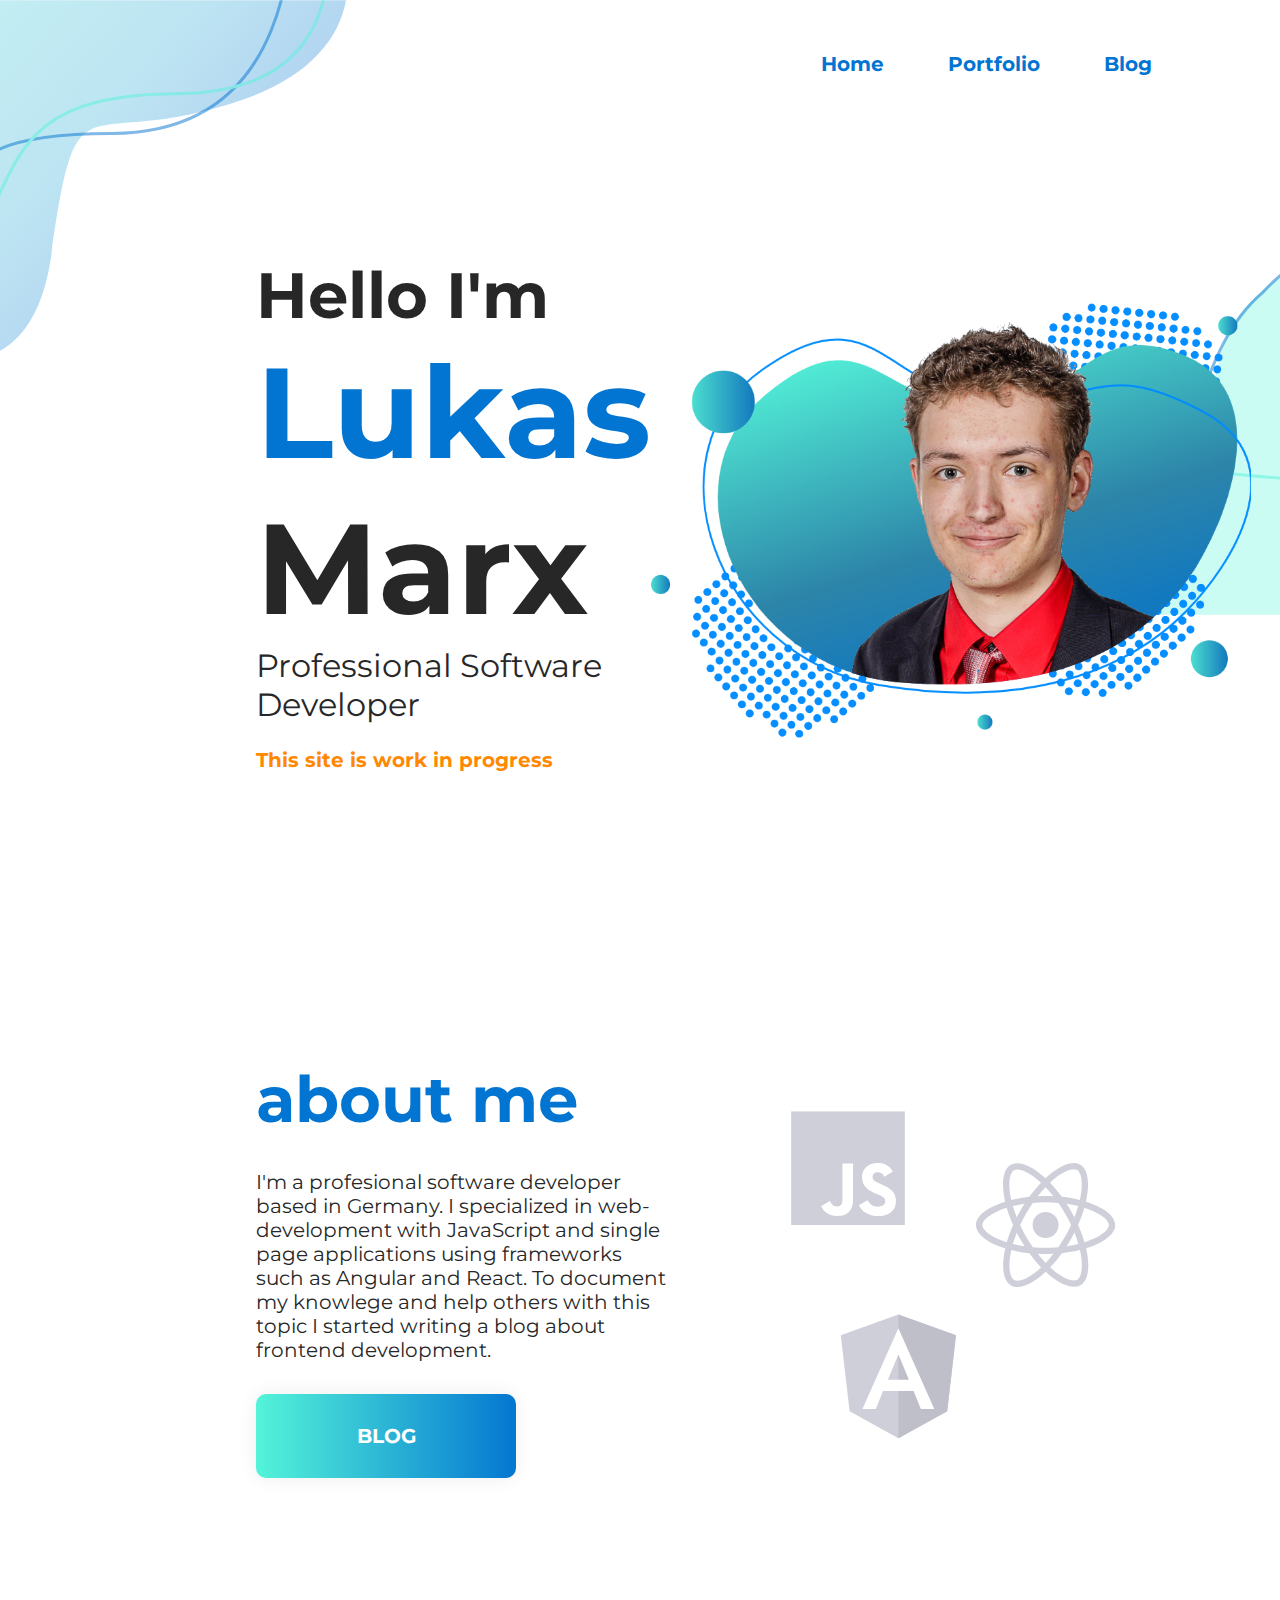
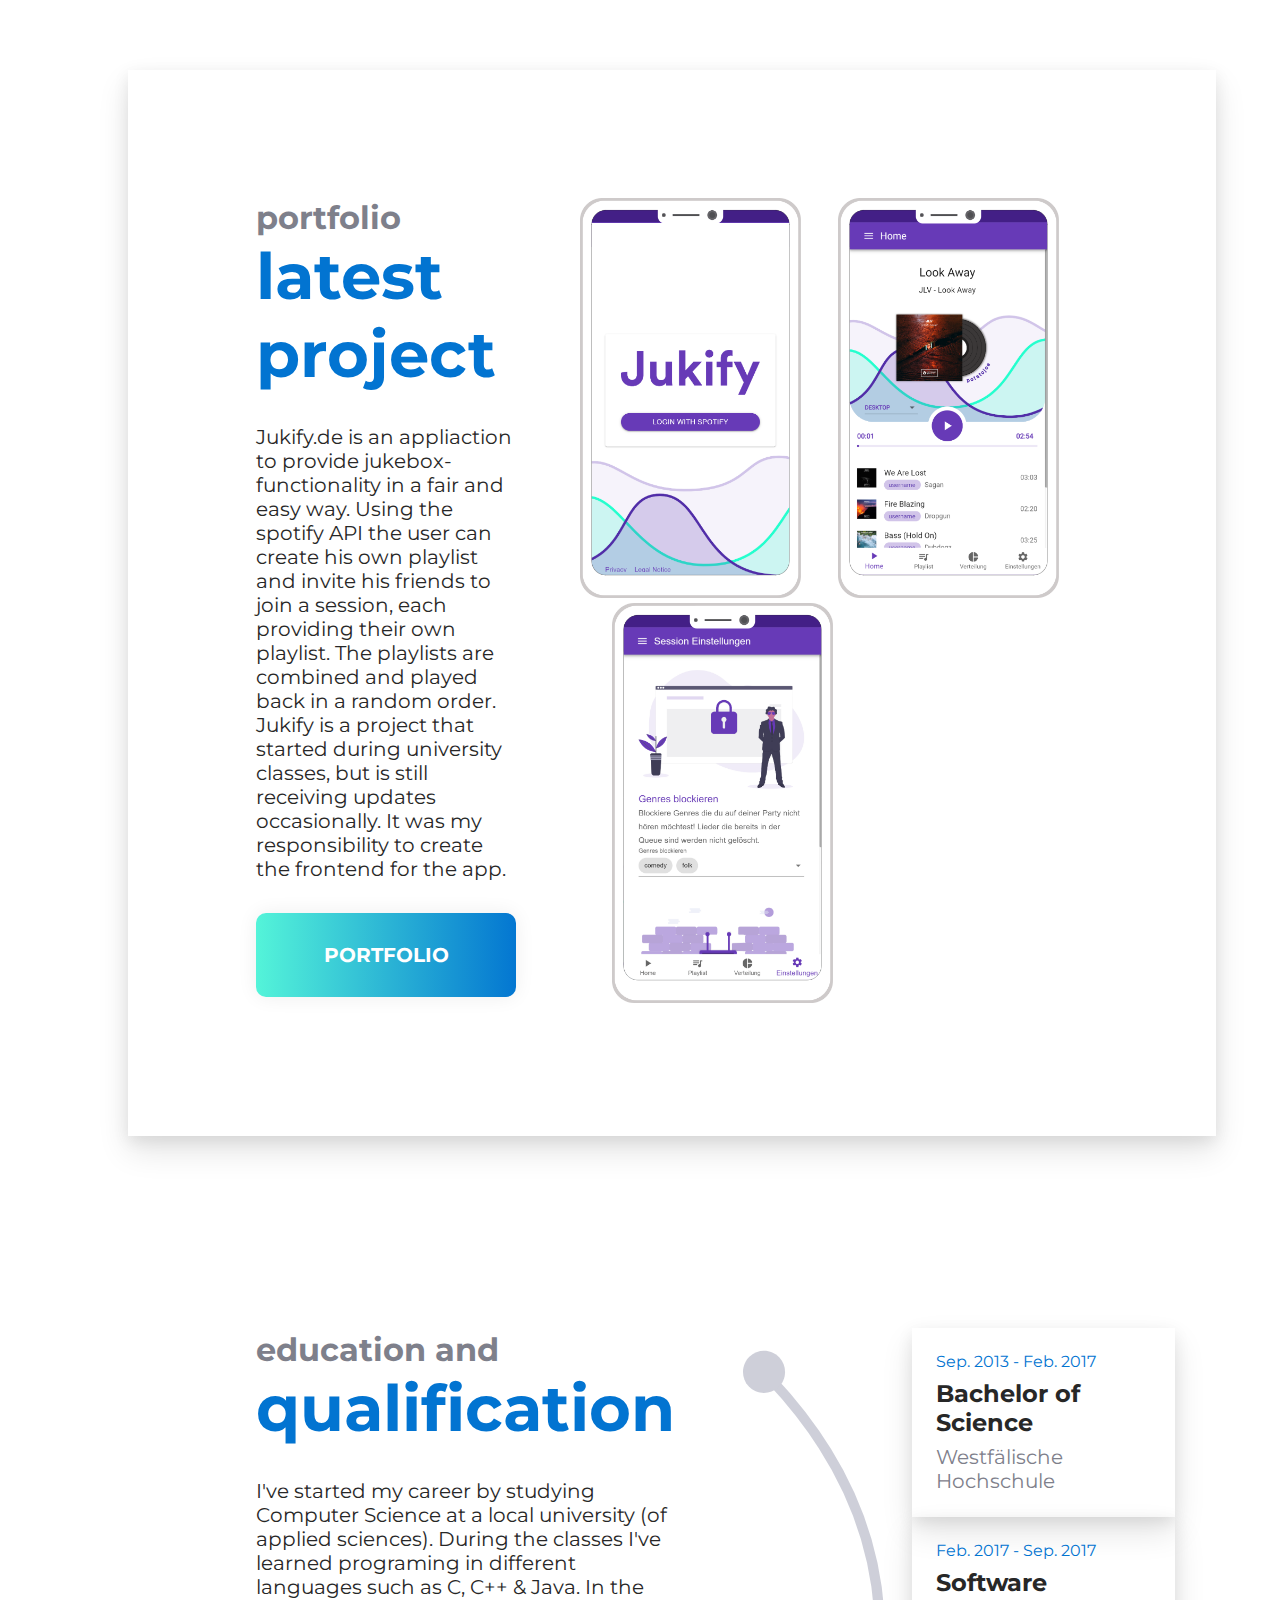
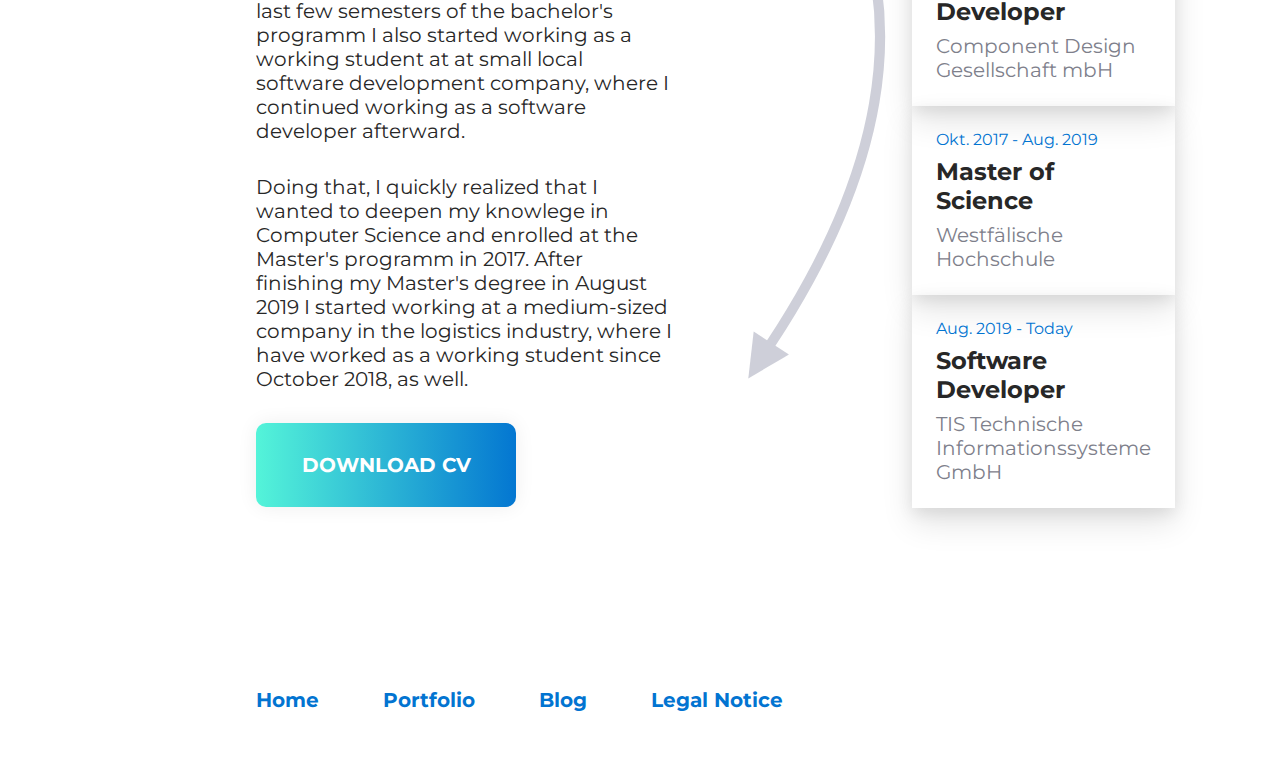
==== index.html @ 9a376b17 "init" ====
<!DOCTYPE html>
<html lang="en">
  <head>
    <meta charset="UTF-8" />
    <meta name="viewport" content="width=device-width, initial-scale=1.0" />
    <meta http-equiv="X-UA-Compatible" content="ie=edge" />
    <link rel="stylesheet" type="text/css" href="index.css">
    <link href="https://fonts.googleapis.com/css?family=Montserrat&display=swap" rel="stylesheet">
    <title>Lukas Marx</title>
  </head>
  <body>
    <header>
      <a class="header-link">Home</a>
      <a class="header-link">Portfolio</a>
      <a class="header-link">Blog</a>
    </header>
    <div class="hero">
      <div class="title-text-container">
        <span class="pre-title">Hello I'm</span>
        </br>
        <span class="title-highlight title">Lukas </span><span class="title">Marx</span>
        </br>
        <span class="sub-title">Professional Software Developer</span>
        </br>
        <span class="sub-sub-title"></span>
        </br>
        <span class="work-in-progress">This site is work in progress</span>
      </div>
      <img class="hero-image" src="assets/lukas-marx.png" />
    </div>
    <div class="section">
      <div>
        <span class="section-title">about me</span>
        <p style="margin-top: 32px;">
         I'm a profesional software developer based in Germany. I specialized in web-development with JavaScript and single page applications
         using frameworks such as Angular and React. To document my knowlege and help others with this topic I started writing a blog about frontend development.
        </p>
        <a class="btn" style="width: 200px">Blog</a> 
      </div>
      <img class="image" src="assets/ecosystem.svg" style="height: 400px;"  />
    </div>
    <div class="card">
      <div>
        <span class="section-pre-title">portfolio</span></br>
        <span class="section-title">latest project</span>
        <p style="margin-top: 32px;">
          Jukify.de is an appliaction to provide jukebox-functionality in a fair and easy way. Using the spotify API the user can create
          his own playlist and invite his friends to join a session, each providing their own playlist. The playlists are combined and played back in a random order.
          Jukify is a project that started during university classes, but is still receiving updates occasionally. It was my responsibility to create the frontend for the app.
        </p>
        <a class="btn" style="width: 200px">portfolio</a> 
      </div>
      <div>
        <img src="assets/jukify-login.png"/ style="height: 400px;">
        <img src="assets/jukify.png"/ style="height: 400px; margin-left: 32px">
        <img src="assets/jukify-settings.png"/ style="height: 400px; margin-left: 32px">
      </div>
    </div>
    <div class="section">
      <div>
        <span class="section-pre-title">education and</span></br>
        <span class="section-title">qualification</span>
        <p style="margin-top: 32px;">
          I've started my career by studying Computer Science at a local university (of applied sciences). During the classes I've learned programing in different languages such as C, C++ & Java.
          In the last few semesters of the bachelor's programm I also started working as a working student at at small local software development company, where I continued working as a software developer afterward.
        </p>
        <p style="margin-top: 32px;">
          Doing that, I quickly realized that I wanted to deepen my knowlege in Computer Science and enrolled at the Master's programm in 2017. After finishing my Master's degree in August 2019 I started
          working at a medium-sized company in the logistics industry, where I have worked as a working student since October 2018, as well.
        </p>
        <a class="btn" style="width: 200px">Download CV</a> 
      </div>
      <div class="cv">
        <img src="assets/arrow-down.svg" />
        <div class="cv-list">
          <div class="cv-card">
            <span class="cv-pre-title">Sep. 2013 - Feb. 2017</span>
            <span class="cv-title">Bachelor of Science</span>
            <span class="cv-sub-title">Westfälische Hochschule</span>
          </div>
          <div class="cv-card">
            <span class="cv-pre-title">Feb. 2017 - Sep. 2017</span>
            <span class="cv-title">Software Developer</span>
            <span class="cv-sub-title">Component Design Gesellschaft mbH</span>
          </div>
          <div class="cv-card">
            <span class="cv-pre-title">Okt. 2017 - Aug. 2019</span>
            <span class="cv-title">Master of Science</span>
            <span class="cv-sub-title">Westfälische Hochschule</span>
          </div>
          <div class="cv-card">
            <span class="cv-pre-title">Aug. 2019 - Today</span>
            <span class="cv-title">Software Developer</span>
            <span class="cv-sub-title">TIS Technische Informationssysteme GmbH</span>
          </div>
        </div>
      </div>
    </div>
    <footer>
      <a class="footer-link">Home</a>
      <a class="footer-link">Portfolio</a>
      <a class="footer-link">Blog</a>
      <a class="footer-link" href="/legal.html">Legal Notice</a>
    </footer>
  </body>
</html>
---- index.css ----
body {
  font-family: "Montserrat", sans-serif;
  color: rgb(39, 39, 39);
  margin: 0;
  background-image: url("assets/hero-bg.svg");
  background-repeat: no-repeat;
  background-size: contain;
  font-size: 20px;
}

header {
  height: 128px;
  display: flex;
  flex-direction: row;
  align-items: center;
  justify-content: flex-end;
  padding: 32px;
  box-sizing: border-box;
  padding-right: 128px;
}

.header-link {
  margin-left: 64px;
  color: #0274d1;
  font-weight: bold;
  cursor: pointer;
  text-decoration: none;
}

footer {
  height: 128px;
  display: flex;
  flex-direction: row;
  align-items: center;
  padding: 32px;
  box-sizing: border-box;
  padding-left: 256px;
}

.footer-link {
  margin-right: 64px;
  color: #0274d1;
  font-weight: bold;
  cursor: pointer;
  text-decoration: none;
}

.btn {
  background-image: linear-gradient(
    to right,
    #54f4d9 0%,
    #0274d1 51%,
    #54f4d9 100%
  );
  margin-top: 32px;
  text-decoration: none;
  padding: 30px;
  text-align: center;
  text-transform: uppercase;
  transition: 0.5s;
  background-size: 200% auto;
  color: white;
  /* text-shadow: 0px 0px 10px rgba(0,0,0,0.2);*/
  box-shadow: 0 0 20px #eee;
  border-radius: 10px;
  display: block;
  font-weight: bold;
  cursor: pointer;
}

.btn:hover {
  background-position: right center; /* change the direction of the change here */
}

.hero {
  display: grid;
  grid-template-columns: 1fr 1fr;
  justify-content: space-evenly;
  align-items: center;
  padding: 128px;
  padding-left: 256px;
}

.hero-image {
  max-width: 882px;
  width: 600px;
  justify-self: center;
  align-self: center;
}

.image {
  justify-self: center;
  align-self: center;
}

.title-text-container {
}

.work-in-progress {
  color: rgb(255, 136, 0);
  font-weight: bold;
}

.pre-title {
  font-size: 64px;
  font-weight: bold;
}

.title {
  font-size: 128px;
  font-weight: bold;
}

.title-highlight {
  color: #0274d1;
}

.sub-title {
  font-size: 32px;
}

.section {
  display: grid;
  grid-template-columns: 1fr 1fr;
  justify-content: space-evenly;
  align-items: center;
  padding: 128px;
  padding-left: 256px;
  margin-top: 32px;
  gap: 64px;
}

.section-title {
  font-size: 64px;
  color: #0274d1;
  font-weight: bold;
  padding-bottom: 32px;
}
.section-pre-title {
  font-size: 32px;
  color: #7e808b;
  font-weight: bold;
  padding-bottom: 32px;
}

.card {
  margin: 64px;
  margin-left: 128px;
  padding: 128px;
  box-shadow: 0 15px 30px 0 rgba(0, 0, 0, 0.11),
    0 5px 15px 0 rgba(0, 0, 0, 0.08);
  display: grid;
  grid-template-columns: 1fr auto;
  gap: 64px;
}

.cv {
  display: grid;
  grid-template-columns: auto 1fr;
}

.cv-list {
  display: flex;
  flex-direction: column;
  justify-content: space-evenly;
}

.cv-card {
  padding: 24px;
  box-shadow: 0 15px 30px 0 rgba(0, 0, 0, 0.11),
    0 5px 15px 0 rgba(0, 0, 0, 0.08);
  display: flex;
  flex-direction: column;
}

.cv-pre-title {
  color: #0274d1;
  margin-bottom: 8px;
  font-size: 16px;
}

.cv-title {
  font-size: 24px;
  font-weight: bold;
  margin-bottom: 8px;
}

.cv-sub-title {
  color: #7e808b;
}
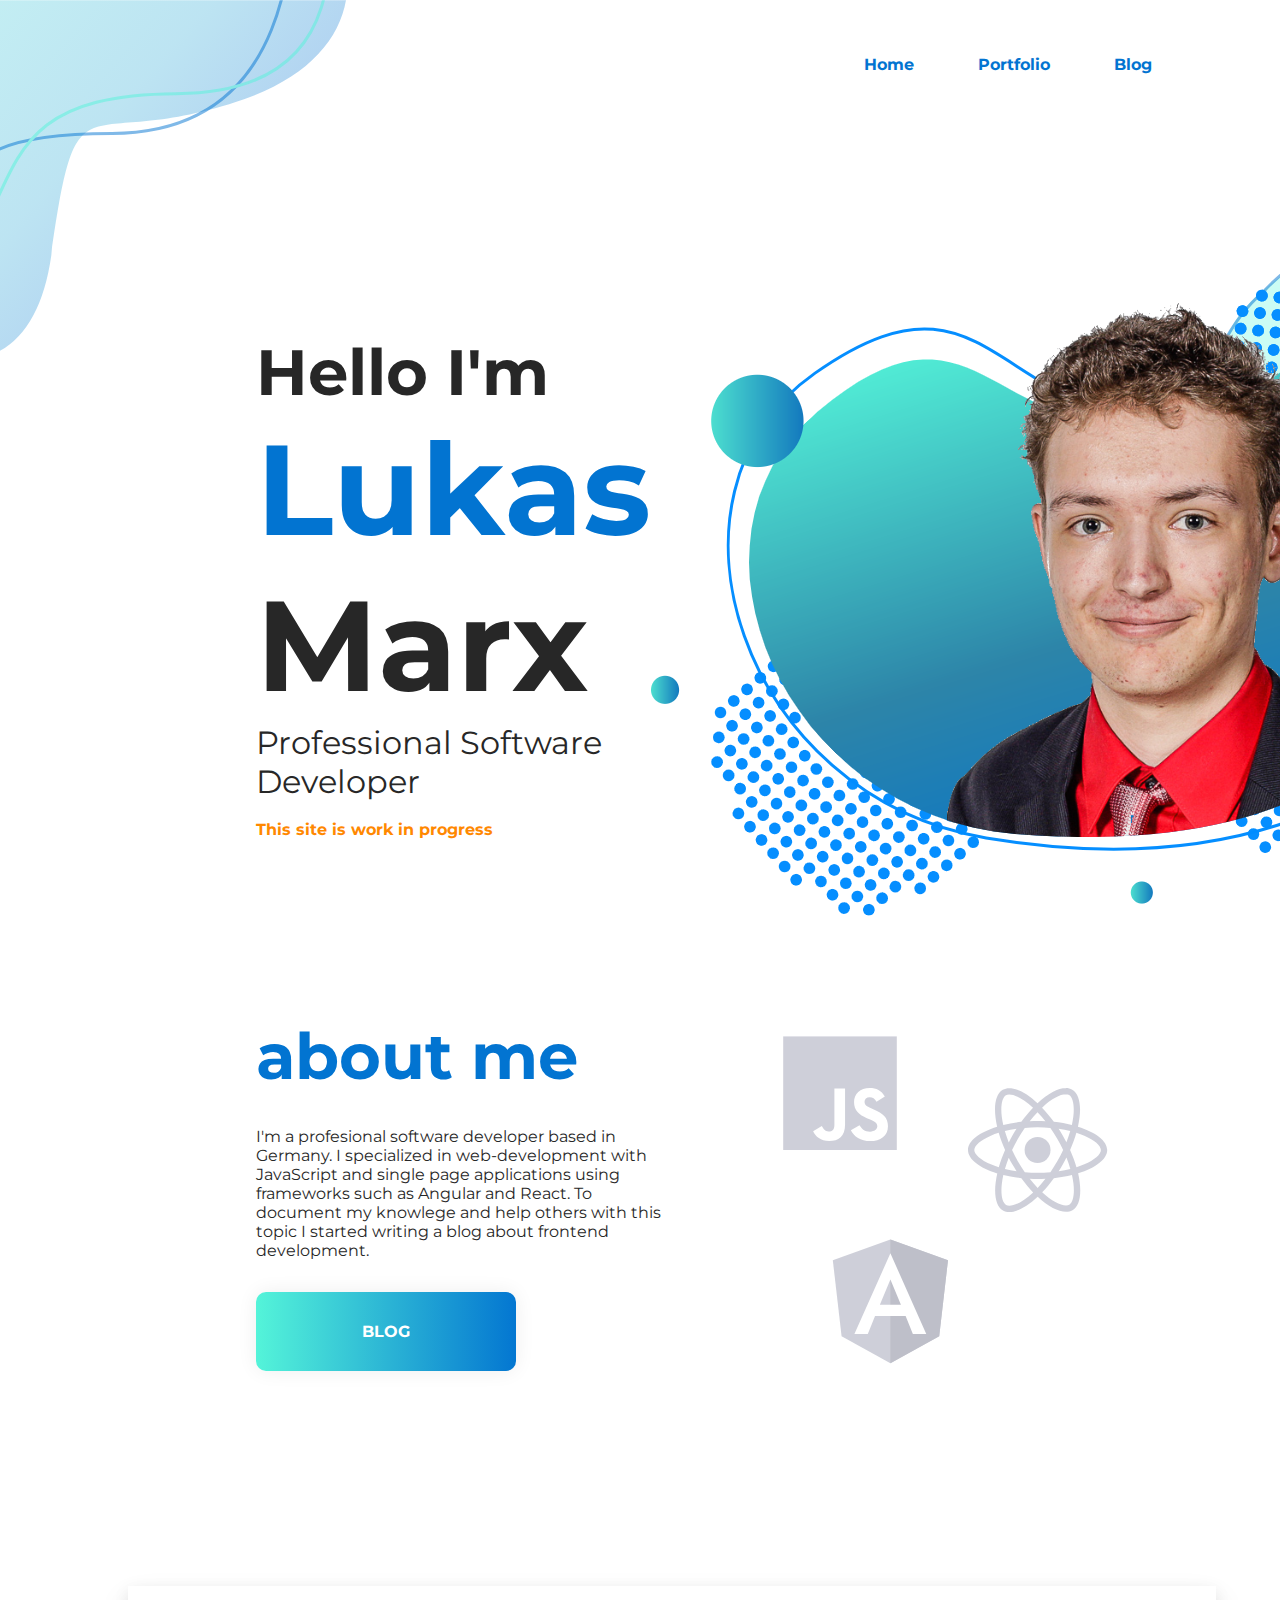
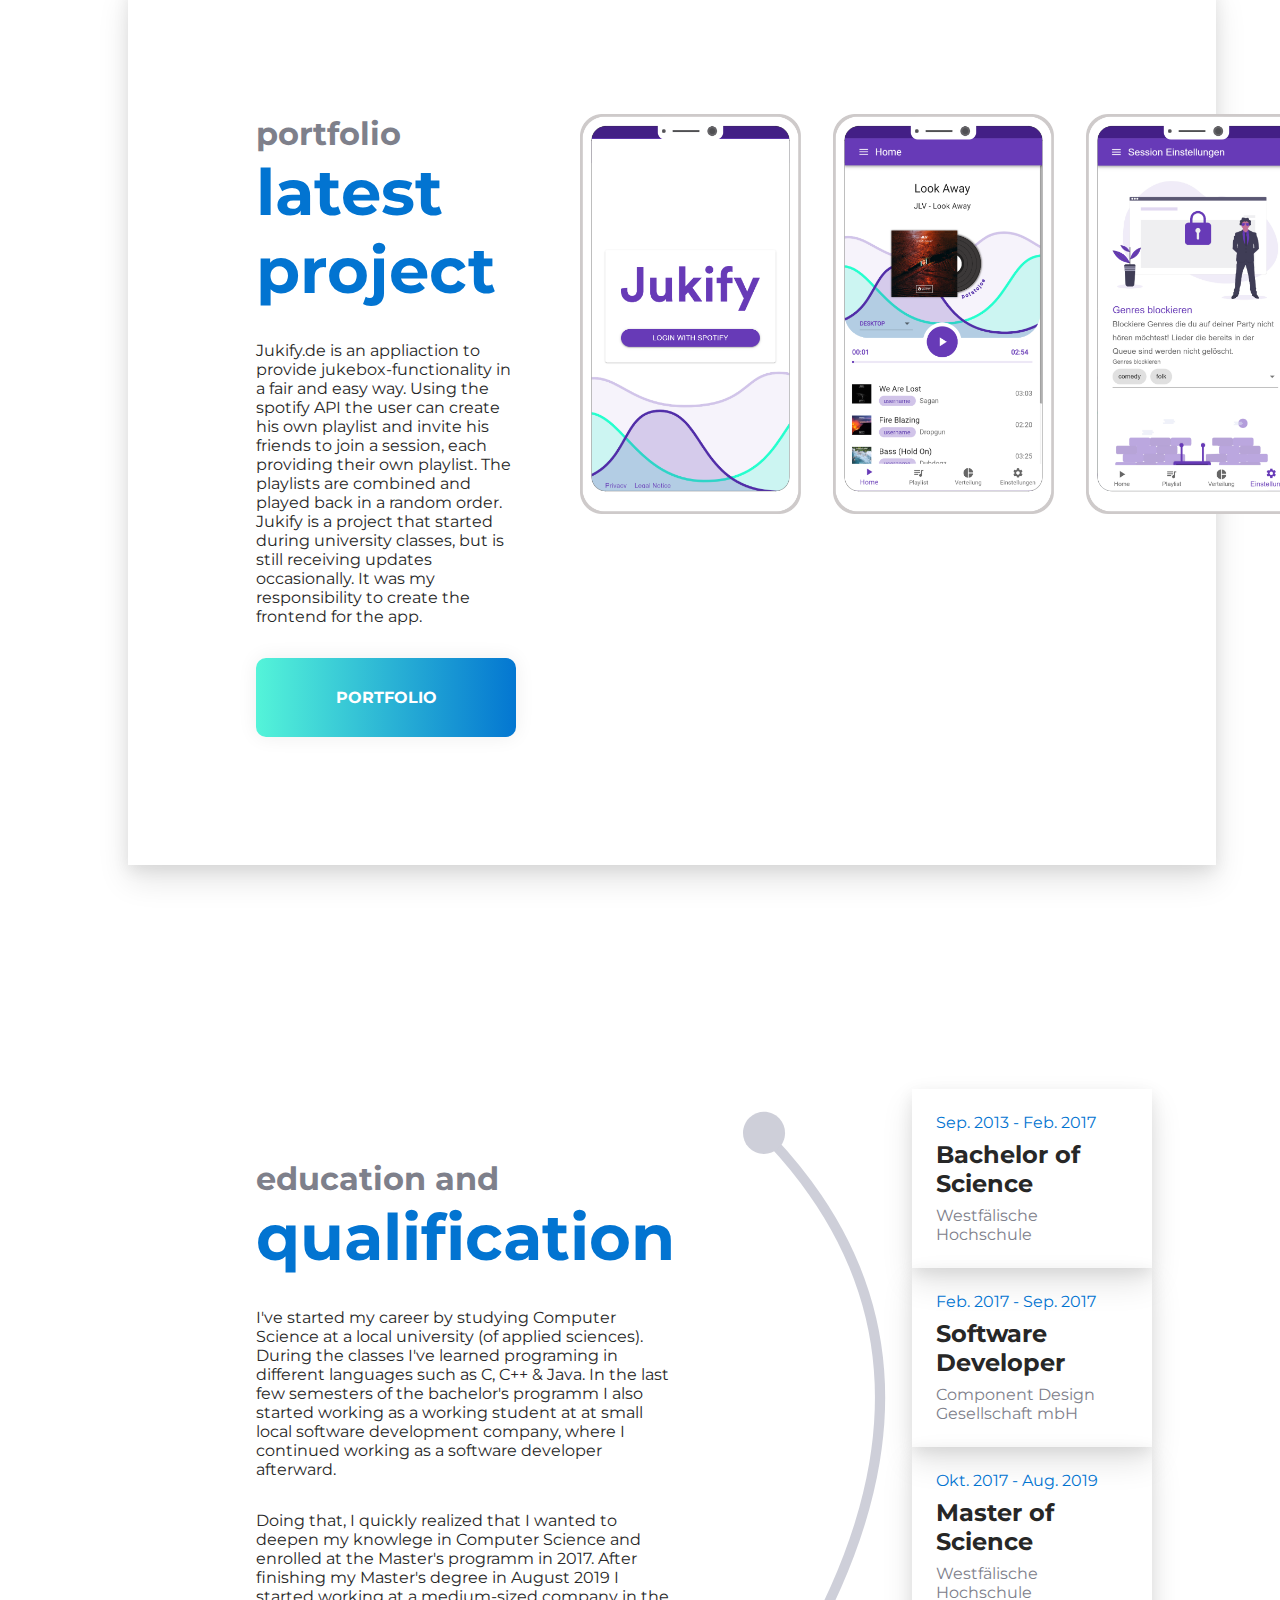
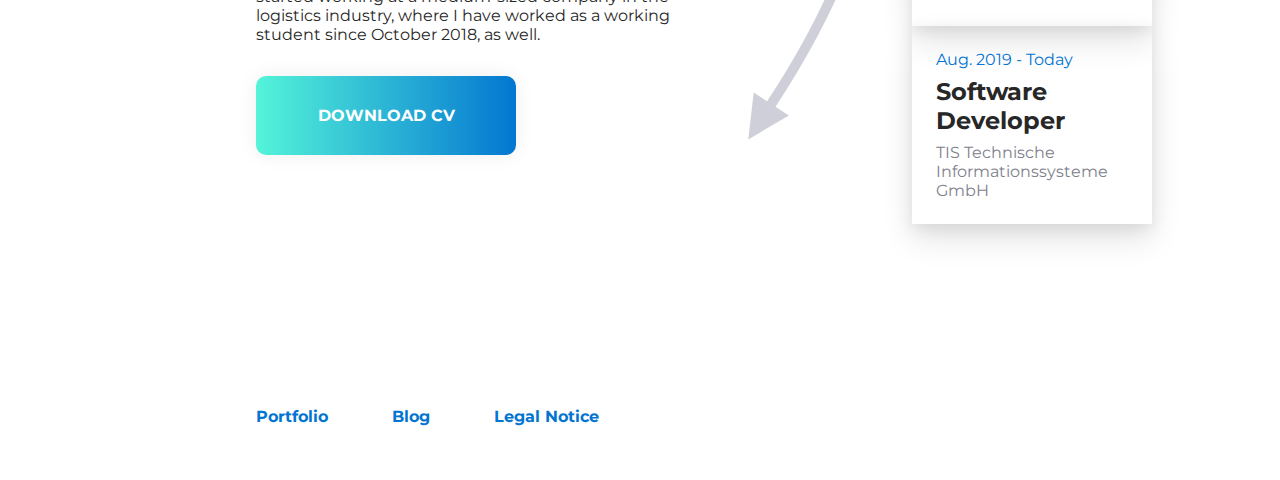
==== commit 4a7ec979: "feat(mobile): added mobile support" ====
--- a/index.html
+++ b/index.html
@@ -37,23 +37,28 @@
         </p>
         <a class="btn" style="width: 200px">Blog</a> 
       </div>
-      <img class="image" src="assets/ecosystem.svg" style="height: 400px;"  />
+      <img class="ecosystem" class="image" src="assets/ecosystem.svg" style="height: 400px;"  />
     </div>
-    <div class="card">
-      <div>
-        <span class="section-pre-title">portfolio</span></br>
-        <span class="section-title">latest project</span>
-        <p style="margin-top: 32px;">
-          Jukify.de is an appliaction to provide jukebox-functionality in a fair and easy way. Using the spotify API the user can create
-          his own playlist and invite his friends to join a session, each providing their own playlist. The playlists are combined and played back in a random order.
-          Jukify is a project that started during university classes, but is still receiving updates occasionally. It was my responsibility to create the frontend for the app.
-        </p>
-        <a class="btn" style="width: 200px">portfolio</a> 
-      </div>
-      <div>
-        <img src="assets/jukify-login.png"/ style="height: 400px;">
-        <img src="assets/jukify.png"/ style="height: 400px; margin-left: 32px">
-        <img src="assets/jukify-settings.png"/ style="height: 400px; margin-left: 32px">
+    <div class="card-container">
+      <div class="card">
+        <div>
+          <span class="section-pre-title">portfolio</span></br>
+          <span class="section-title">latest project</span>
+          <p style="margin-top: 32px;">
+            Jukify.de is an appliaction to provide jukebox-functionality in a fair and easy way. Using the spotify API the
+            user can create
+            his own playlist and invite his friends to join a session, each providing their own playlist. The playlists are
+            combined and played back in a random order.
+            Jukify is a project that started during university classes, but is still receiving updates occasionally. It was my
+            responsibility to create the frontend for the app.
+          </p>
+          <a class="btn" style="width: 200px">portfolio</a>
+        </div>
+        <div class="jukify-image-container">
+          <img class="jukify-image" src="assets/jukify-login.png"/>
+          <img class="jukify-image" src="assets/jukify.png" />
+          <img class="jukify-image" src="assets/jukify-settings.png" />
+        </div>
       </div>
     </div>
     <div class="section">
@@ -97,7 +102,6 @@
       </div>
     </div>
     <footer>
-      <a class="footer-link">Home</a>
       <a class="footer-link">Portfolio</a>
       <a class="footer-link">Blog</a>
       <a class="footer-link" href="/legal.html">Legal Notice</a>
--- a/index.css
+++ b/index.css
@@ -5,7 +5,13 @@
   background-image: url("assets/hero-bg.svg");
   background-repeat: no-repeat;
   background-size: contain;
-  font-size: 20px;
+  font-size: 16px;
+}
+
+@media only screen and (max-width: 600px) {
+  body {
+    background-image: none;
+  }
 }
 
 header {
@@ -19,6 +25,12 @@
   padding-right: 128px;
 }
 
+@media only screen and (max-width: 600px) {
+  header {
+    padding-right: 32px;
+  }
+}
+
 .header-link {
   margin-left: 64px;
   color: #0274d1;
@@ -35,6 +47,12 @@
   padding: 32px;
   box-sizing: border-box;
   padding-left: 256px;
+}
+
+@media only screen and (max-width: 600px) {
+  footer {
+    padding-left: 32px;
+  }
 }
 
 .footer-link {
@@ -79,11 +97,20 @@
   align-items: center;
   padding: 128px;
   padding-left: 256px;
+  height: 450px;
+}
+
+@media only screen and (max-width: 600px) {
+  .hero {
+    grid-template-columns: 1fr;
+    grid-template-rows: 1fr 1fr;
+    padding: 32px;
+    padding-left: 32px;
+  }
 }
 
 .hero-image {
-  max-width: 882px;
-  width: 600px;
+  height: 100%;
   justify-self: center;
   align-self: center;
 }
@@ -93,7 +120,14 @@
   align-self: center;
 }
 
-.title-text-container {
+@media only screen and (max-width: 600px) {
+  .title-text-container {
+    grid-row: 2;
+  }
+
+  .hero-image {
+    grid-row: 1;
+  }
 }
 
 .work-in-progress {
@@ -119,7 +153,24 @@
   font-size: 32px;
 }
 
+@media only screen and (max-width: 600px) {
+  .pre-title {
+    font-size: 32px;
+    font-weight: bold;
+  }
+
+  .title {
+    font-size: 48px;
+    font-weight: bold;
+  }
+
+  .sub-title {
+    font-size: 16px;
+  }
+}
+
 .section {
+  width: 100%;
   display: grid;
   grid-template-columns: 1fr 1fr;
   justify-content: space-evenly;
@@ -128,6 +179,7 @@
   padding-left: 256px;
   margin-top: 32px;
   gap: 64px;
+  box-sizing: border-box;
 }
 
 .section-title {
@@ -136,6 +188,7 @@
   font-weight: bold;
   padding-bottom: 32px;
 }
+
 .section-pre-title {
   font-size: 32px;
   color: #7e808b;
@@ -143,20 +196,66 @@
   padding-bottom: 32px;
 }
 
+@media only screen and (max-width: 600px) {
+  .section {
+    grid-template-columns: 1fr;
+    justify-content: left;
+    align-items: center;
+    padding: 32px;
+    padding-left: 32px;
+  }
+
+  .section-title {
+    font-size: 32px;
+  }
+
+  .section-pre-title {
+    font-size: 24px;
+  }
+
+  .ecosystem {
+    grid-row: 1;
+    height: 100px !important;
+  }
+}
+
+.card-container {
+  padding: 64px;
+  padding-left: 128px;
+  width: 100%;
+  box-sizing: border-box;
+}
+
 .card {
-  margin: 64px;
-  margin-left: 128px;
   padding: 128px;
   box-shadow: 0 15px 30px 0 rgba(0, 0, 0, 0.11),
     0 5px 15px 0 rgba(0, 0, 0, 0.08);
   display: grid;
   grid-template-columns: 1fr auto;
   gap: 64px;
+  box-sizing: border-box;
+  width: 100%;
+}
+
+@media only screen and (max-width: 600px) {
+  .card-container {
+    padding: 32px;
+  }
+}
+
+@media only screen and (max-width: 600px) {
+  .card {
+    grid-template-columns: 1fr;
+    padding: 32px;
+    box-shadow: none;
+  }
 }
 
 .cv {
   display: grid;
   grid-template-columns: auto 1fr;
+  width: 100%;
+  box-sizing: border-box;
 }
 
 .cv-list {
@@ -188,3 +287,37 @@
 .cv-sub-title {
   color: #7e808b;
 }
+
+@media only screen and (max-width: 600px) {
+  .cv-pre-title {
+    font-size: 14px;
+  }
+
+  .cv-title {
+    font-size: 16px;
+  }
+
+  .cv-sub-title {
+    font-size: 14px;
+  }
+}
+
+.jukify-image-container {
+  display: grid;
+  grid-template-columns: 1fr 1fr 1fr;
+  gap: 32px;
+}
+
+.jukify-image {
+  height: 400px;
+}
+
+@media only screen and (max-width: 600px) {
+  .jukify-image {
+    height: 100px;
+  }
+
+  .jukify-image-container {
+    grid-row: 1;
+  }
+}
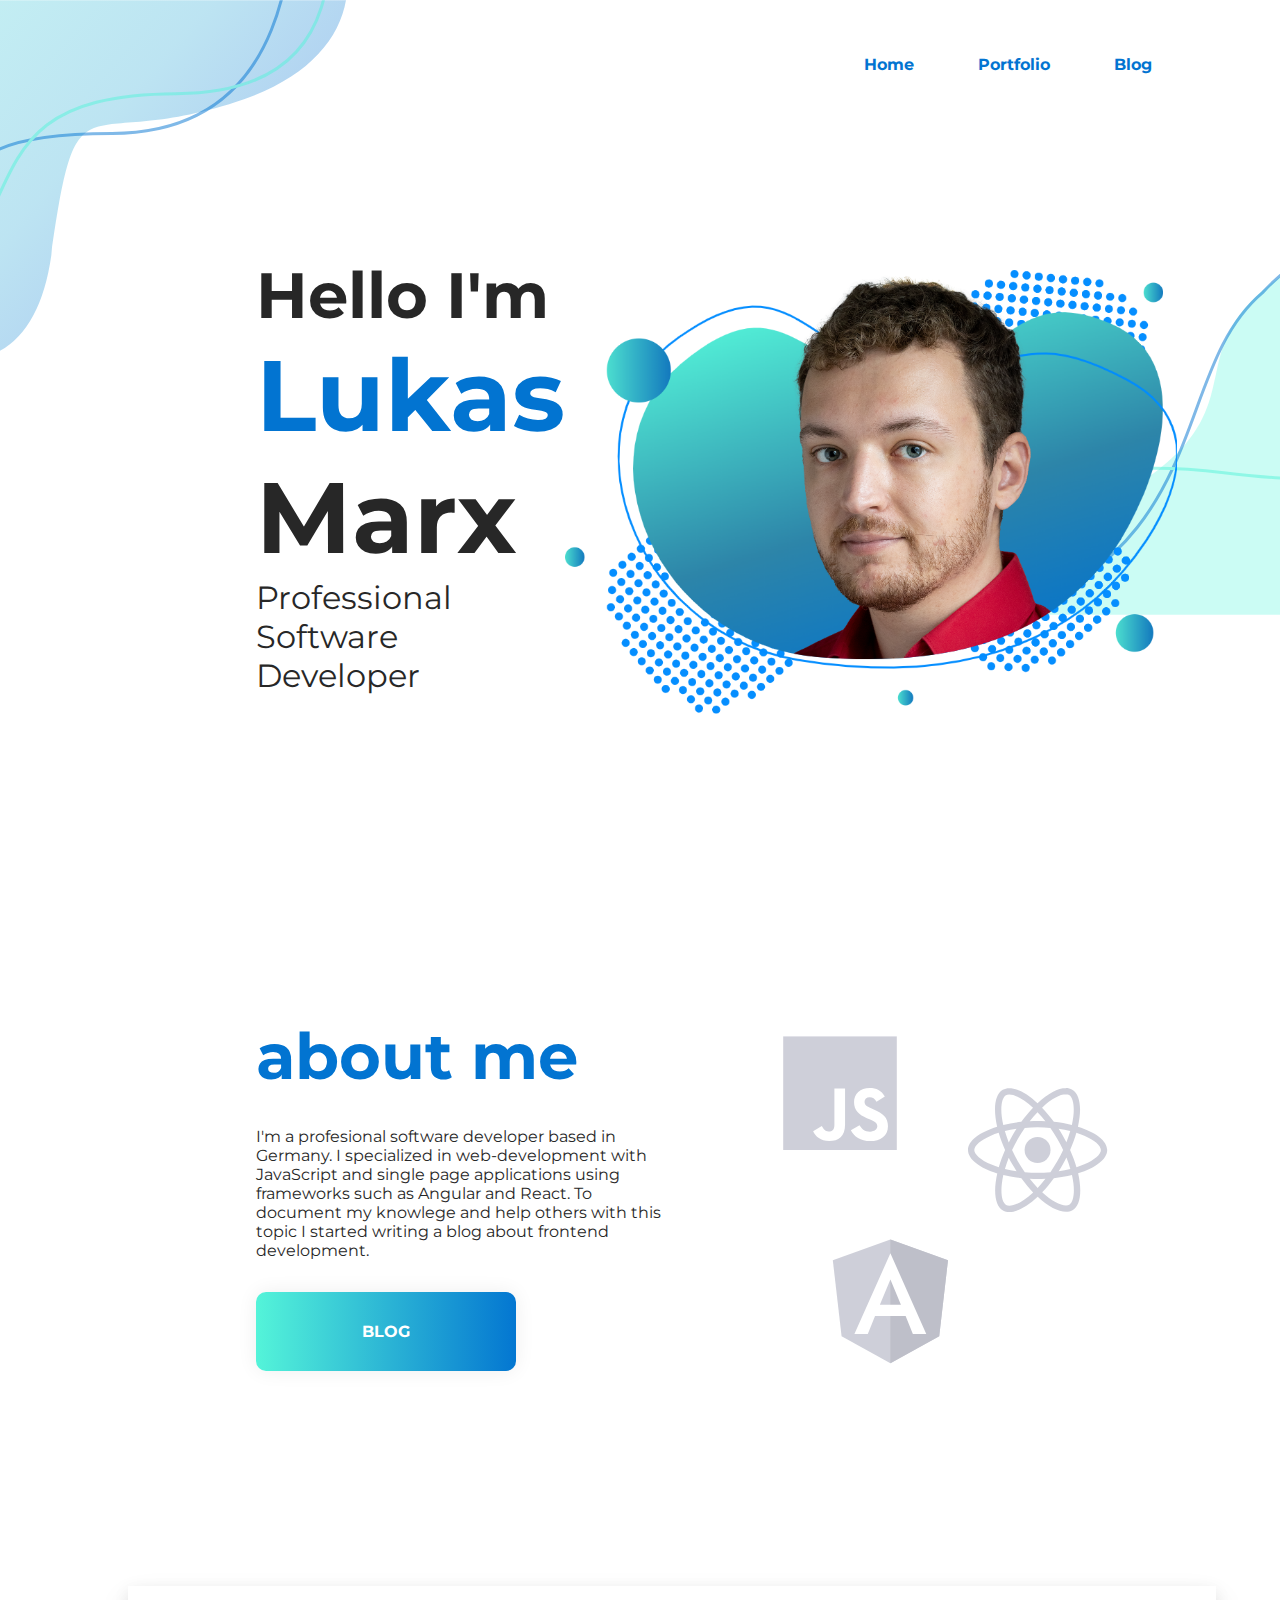
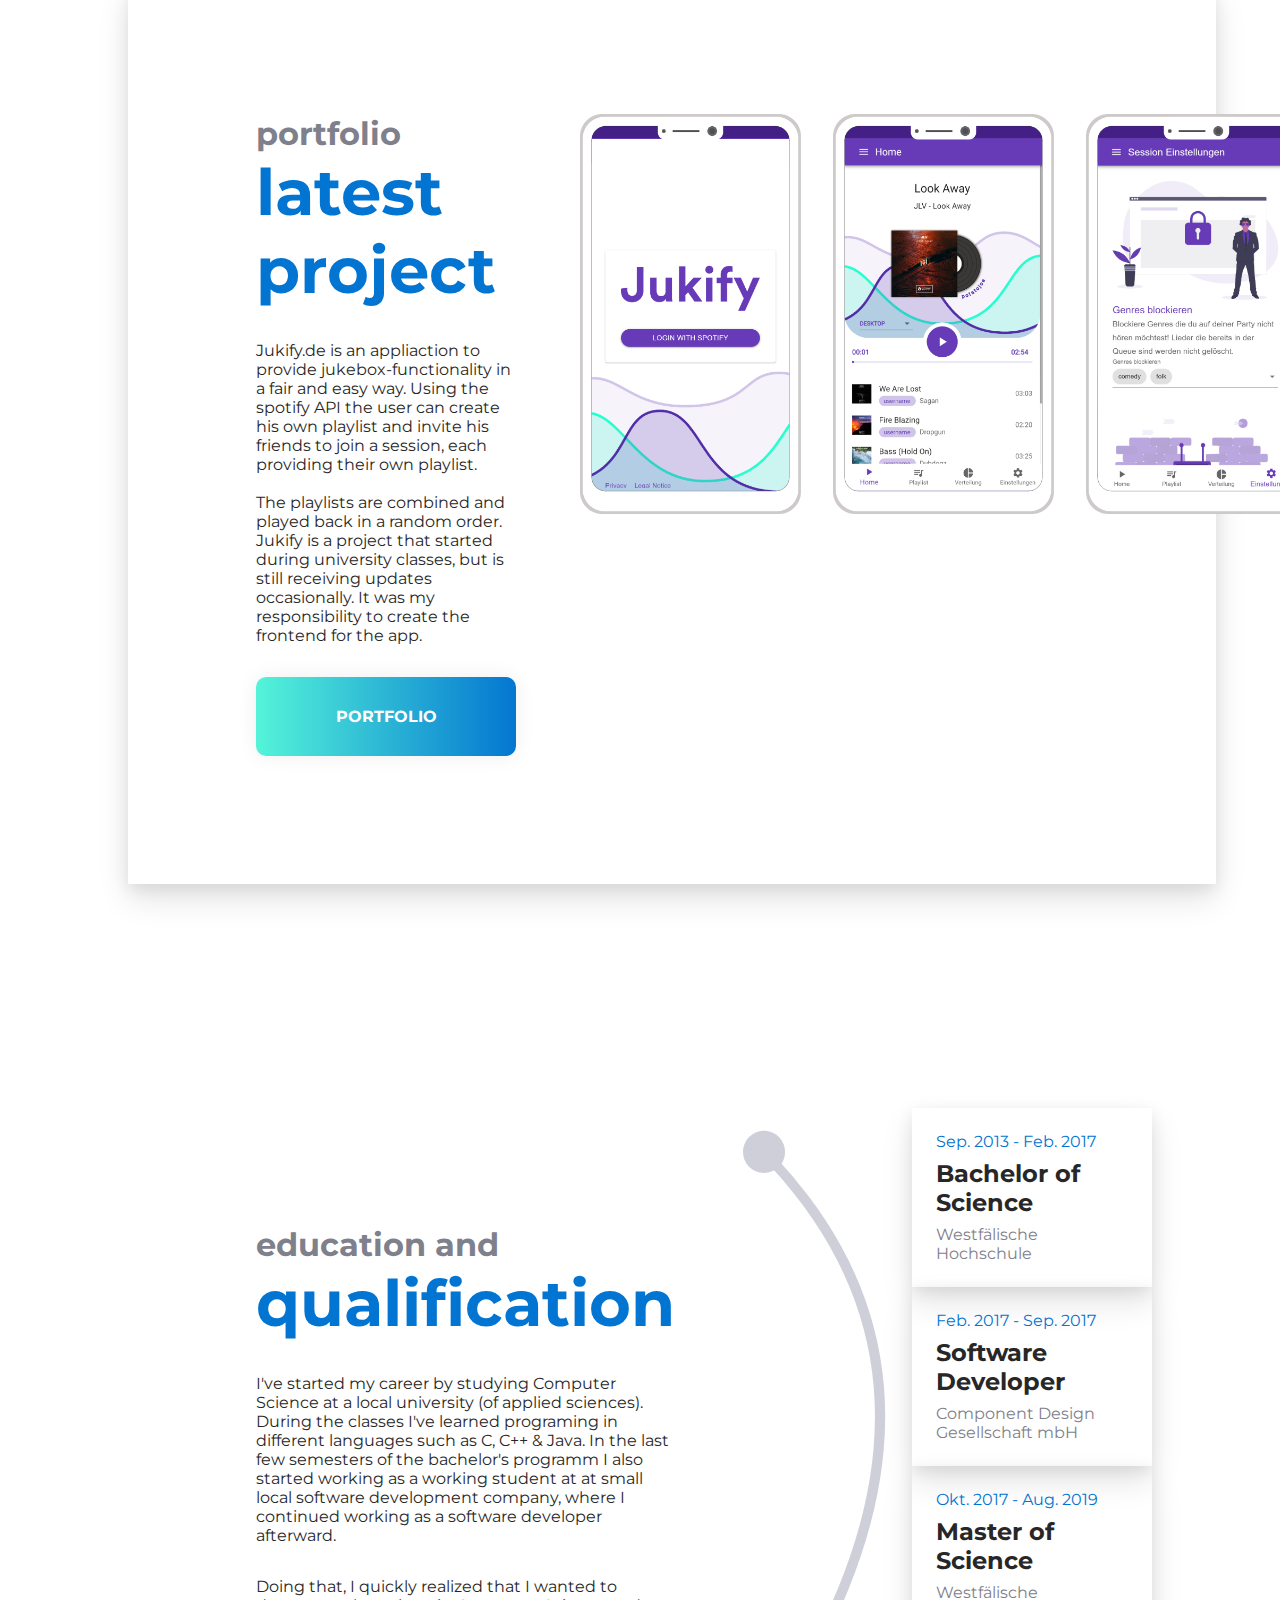
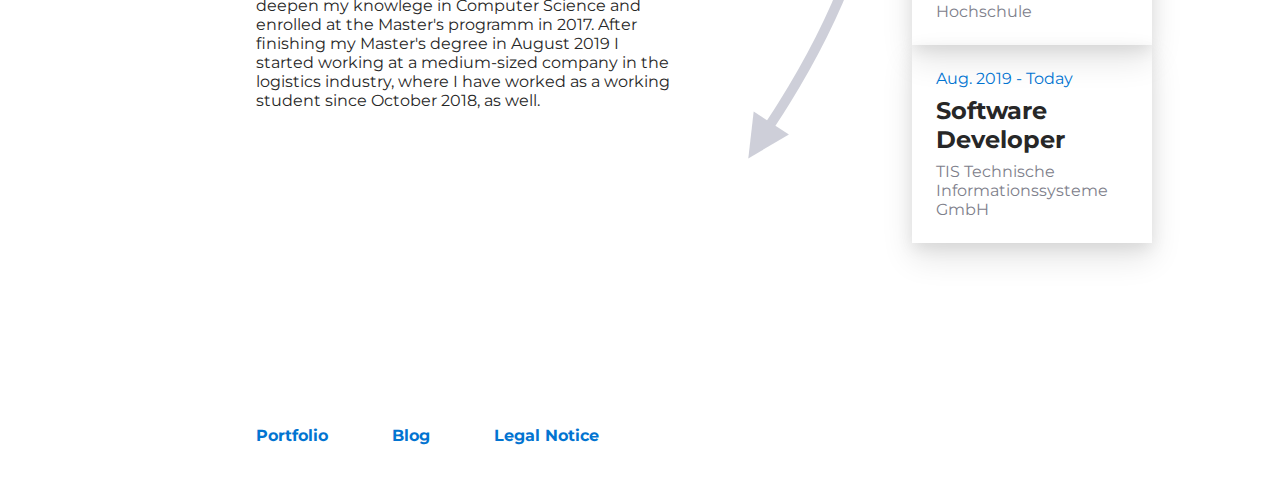
==== commit 79896b38: "feat(ui): updated photo" ====
--- a/index.html
+++ b/index.html
@@ -10,9 +10,9 @@
   </head>
   <body>
     <header>
-      <a class="header-link">Home</a>
-      <a class="header-link">Portfolio</a>
-      <a class="header-link">Blog</a>
+      <a class="header-link" href="/">Home</a>
+      <a class="header-link" href="/portfolio.html">Portfolio</a>
+      <a class="header-link" href="https://malcoded.com">Blog</a>
     </header>
     <div class="hero">
       <div class="title-text-container">
@@ -24,9 +24,9 @@
         </br>
         <span class="sub-sub-title"></span>
         </br>
-        <span class="work-in-progress">This site is work in progress</span>
+        <!-- <span class="work-in-progress">This site is work in progress</span> -->
       </div>
-      <img class="hero-image" src="assets/lukas-marx.png" />
+      <img class="hero-image" src="assets/lukas-marx-3.png" />
     </div>
     <div class="section">
       <div>
@@ -35,7 +35,7 @@
          I'm a profesional software developer based in Germany. I specialized in web-development with JavaScript and single page applications
          using frameworks such as Angular and React. To document my knowlege and help others with this topic I started writing a blog about frontend development.
         </p>
-        <a class="btn" style="width: 200px">Blog</a> 
+        <a class="btn" href="https://malcoded.com/" style="width: 200px">Blog</a> 
       </div>
       <img class="ecosystem" class="image" src="assets/ecosystem.svg" style="height: 400px;"  />
     </div>
@@ -47,12 +47,12 @@
           <p style="margin-top: 32px;">
             Jukify.de is an appliaction to provide jukebox-functionality in a fair and easy way. Using the spotify API the
             user can create
-            his own playlist and invite his friends to join a session, each providing their own playlist. The playlists are
+            his own playlist and invite his friends to join a session, each providing their own playlist. </br></br>The playlists are
             combined and played back in a random order.
             Jukify is a project that started during university classes, but is still receiving updates occasionally. It was my
             responsibility to create the frontend for the app.
           </p>
-          <a class="btn" style="width: 200px">portfolio</a>
+          <a class="btn" href="portfolio.html" style="width: 200px">portfolio</a>
         </div>
         <div class="jukify-image-container">
           <img class="jukify-image" src="assets/jukify-login.png"/>
@@ -73,7 +73,7 @@
           Doing that, I quickly realized that I wanted to deepen my knowlege in Computer Science and enrolled at the Master's programm in 2017. After finishing my Master's degree in August 2019 I started
           working at a medium-sized company in the logistics industry, where I have worked as a working student since October 2018, as well.
         </p>
-        <a class="btn" style="width: 200px">Download CV</a> 
+        <!-- <a class="btn" style="width: 200px">Download CV</a>  -->
       </div>
       <div class="cv">
         <img src="assets/arrow-down.svg" />
@@ -102,8 +102,8 @@
       </div>
     </div>
     <footer>
-      <a class="footer-link">Portfolio</a>
-      <a class="footer-link">Blog</a>
+      <a class="footer-link" href="/portfolio.html">Portfolio</a>
+      <a class="footer-link" href="https://malcoded.com">Blog</a>
       <a class="footer-link" href="/legal.html">Legal Notice</a>
     </footer>
   </body>
--- a/index.css
+++ b/index.css
@@ -98,6 +98,7 @@
   padding: 128px;
   padding-left: 256px;
   height: 450px;
+  min-height: 0;
 }
 
 @media only screen and (max-width: 600px) {
@@ -113,6 +114,7 @@
   height: 100%;
   justify-self: center;
   align-self: center;
+  min-height: 0;
 }
 
 .image {
@@ -141,7 +143,7 @@
 }
 
 .title {
-  font-size: 128px;
+  font-size: 100px;
   font-weight: bold;
 }
 
@@ -215,6 +217,7 @@
 
   .ecosystem {
     grid-row: 1;
+    display: none;
     height: 100px !important;
   }
 }
@@ -235,19 +238,20 @@
   gap: 64px;
   box-sizing: border-box;
   width: 100%;
+  background-color: white;
 }
 
 @media only screen and (max-width: 600px) {
   .card-container {
     padding: 32px;
   }
-}
-
-@media only screen and (max-width: 600px) {
+
   .card {
-    grid-template-columns: 1fr;
-    padding: 32px;
+    grid-template-columns: minmax(0, 1fr);
+    padding: 0px;
     box-shadow: none;
+    min-height: 0; /* NEW */
+    min-width: 0; /* NEW; needed for Firefox */
   }
 }
 
@@ -321,3 +325,23 @@
     grid-row: 1;
   }
 }
+
+.malcoded-image-container {
+  display: grid;
+  grid-template-columns: 1fr;
+  gap: 32px;
+}
+
+.malcoded-image {
+  height: 340px;
+}
+
+@media only screen and (max-width: 600px) {
+  .malcoded-image {
+    height: 100px;
+  }
+
+  .malcoded-image-container {
+    grid-row: 1;
+  }
+}
